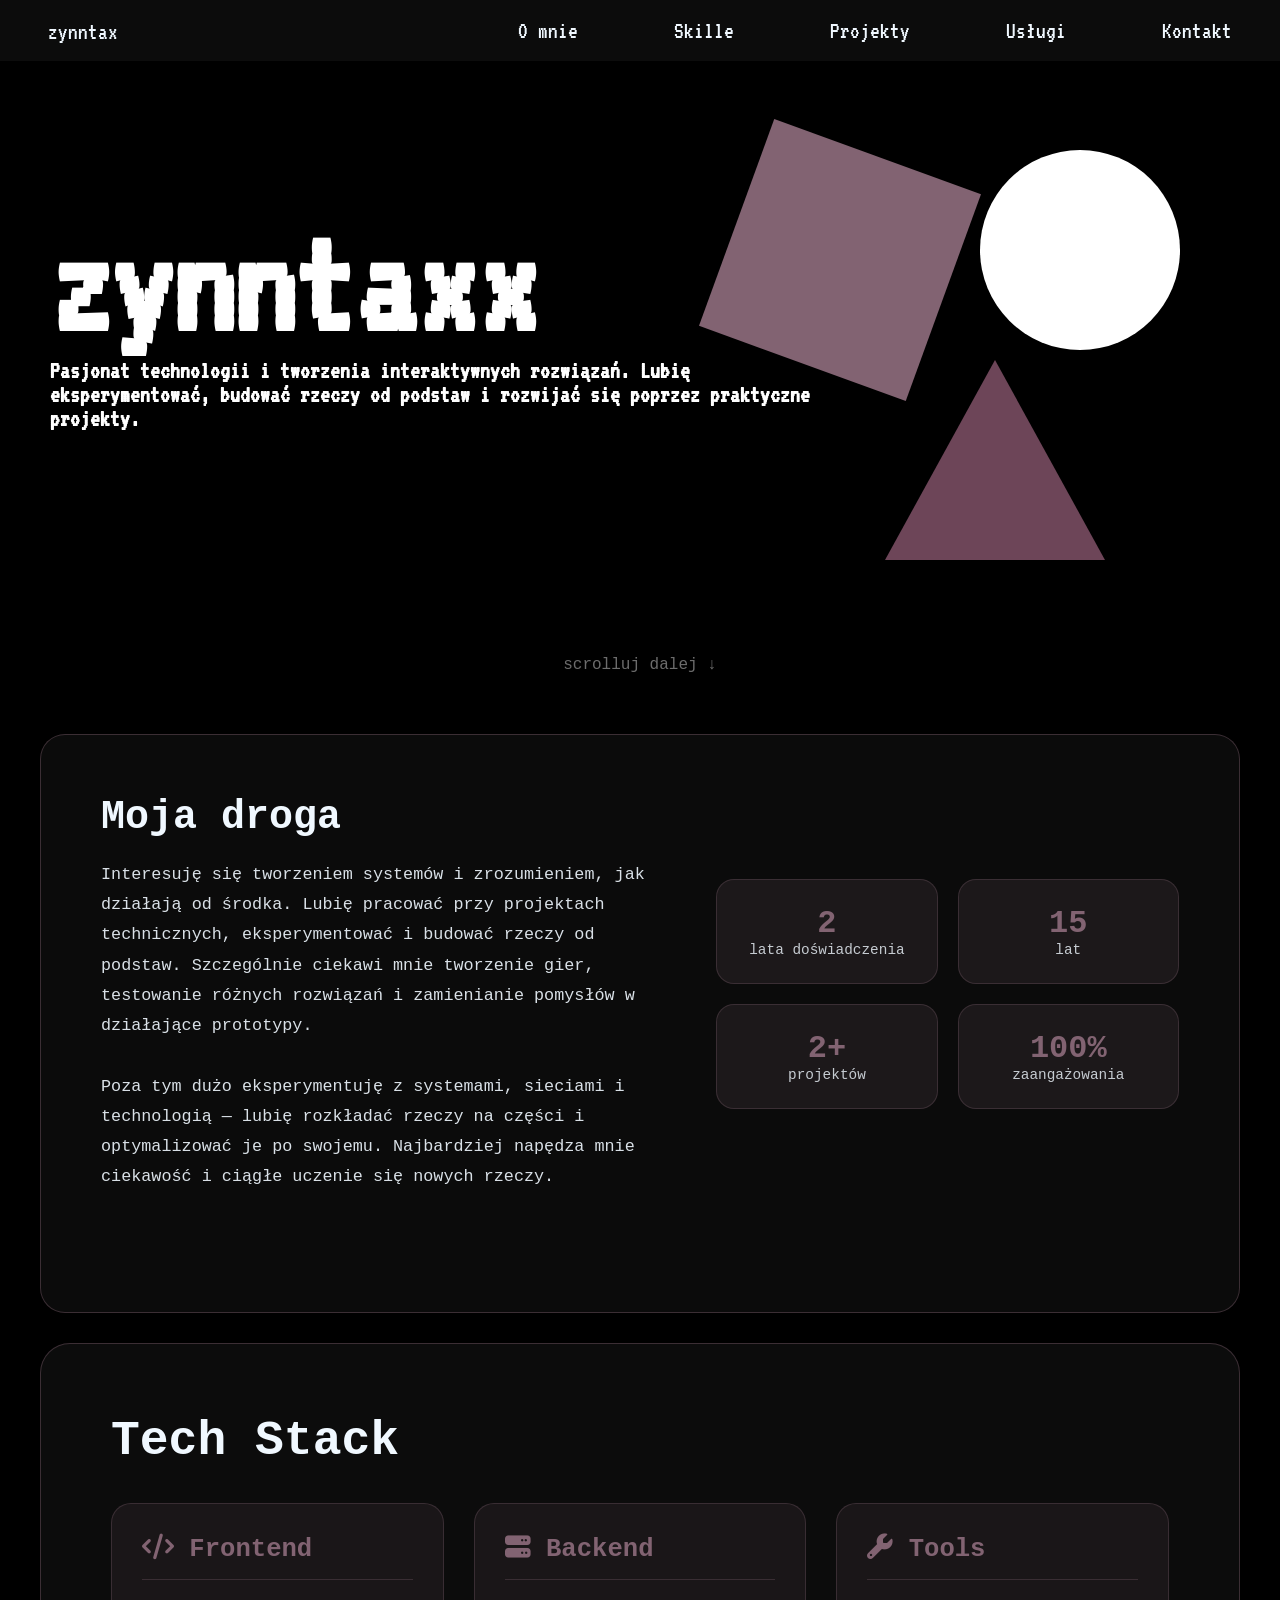
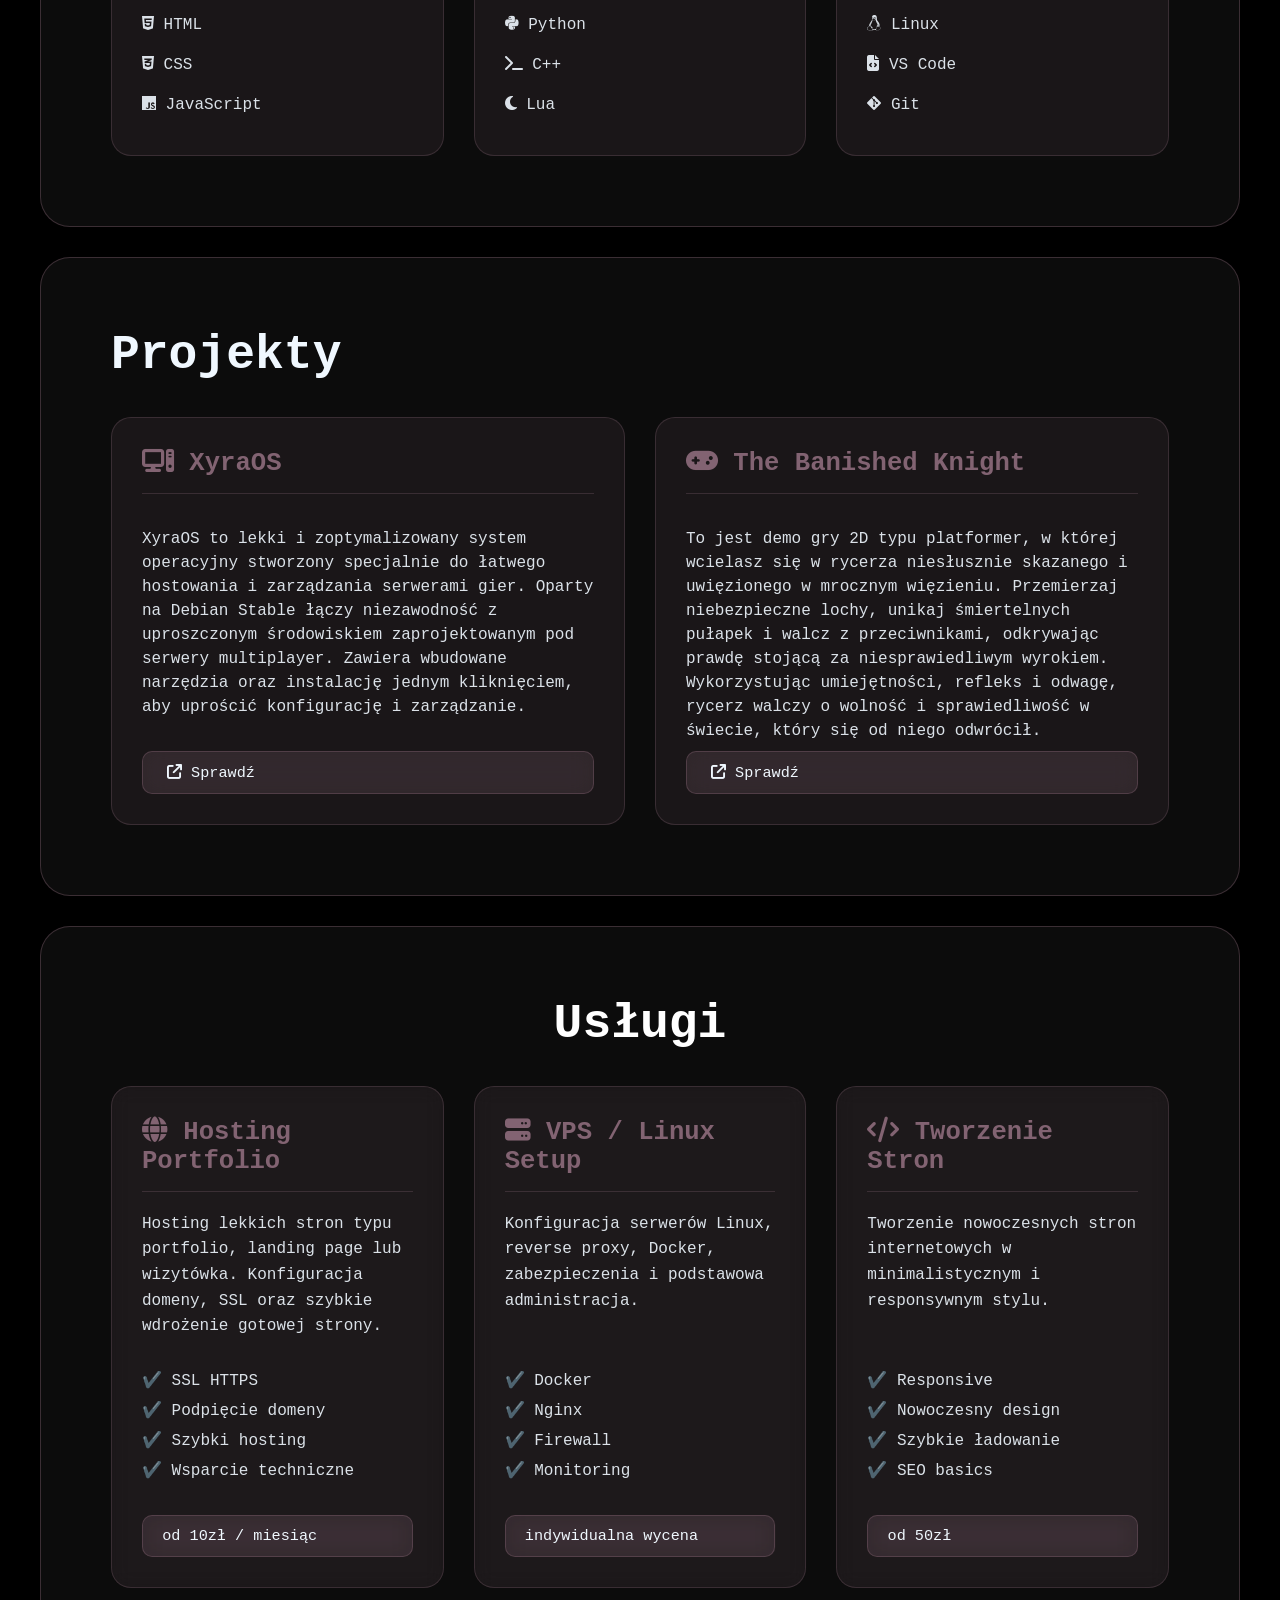
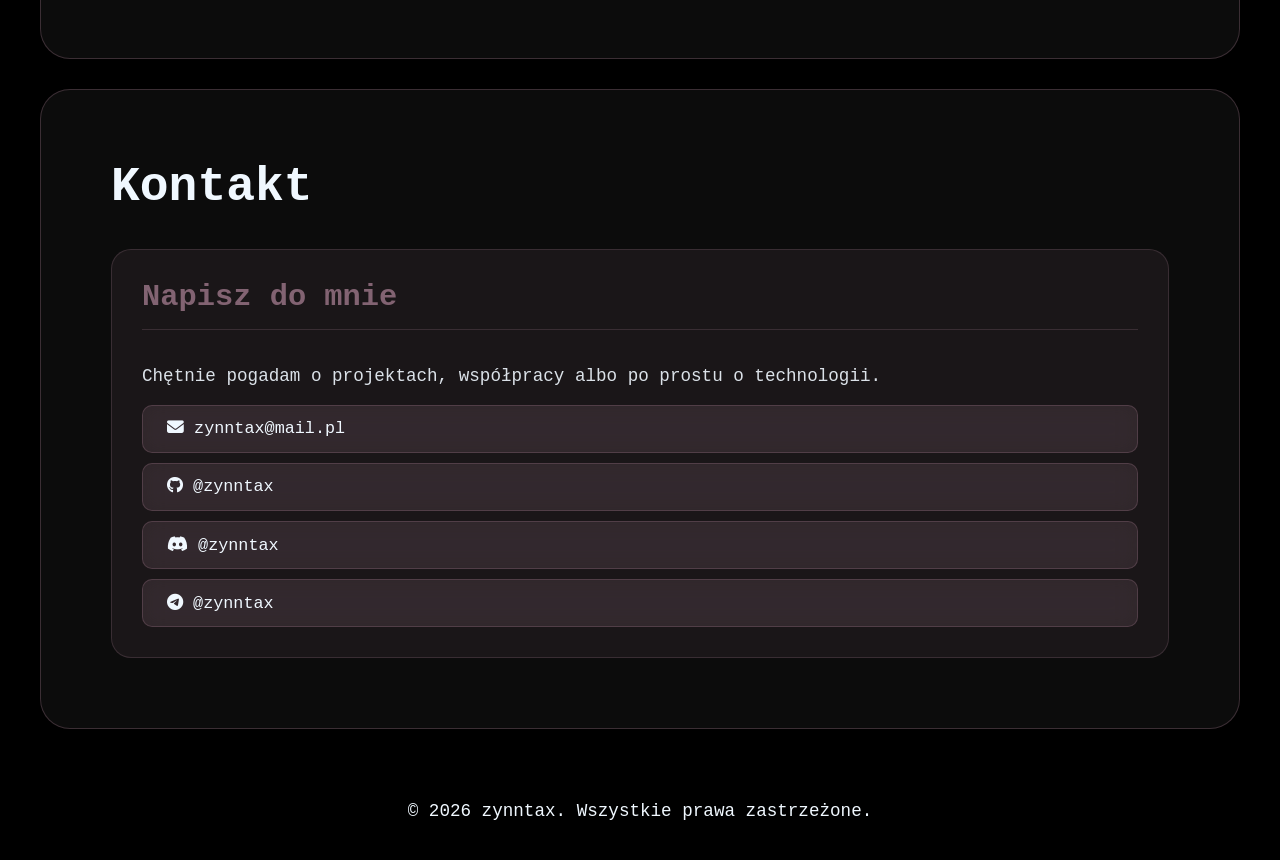
==== new/index.html @ b206c20f "Portfolio update" ====
<!DOCTYPE html>
<html>
<head>
    <meta name="title" content="zynntax's portfolio" />
    <meta name="description" content="zynntax's Portfolio" />
    <meta property="og:type" content="website" />
    <meta property="og:url" content="https://zynntax.github.io" />
    <meta property="og:title" content="zynntax's portfolio" />
    <meta property="og:description" content="zynntax's Portfolio" />
    <meta property="og:image" content="image.png" />
    <meta property="twitter:card" content="summary_large_image" />
    <meta property="twitter:url" content="https://zynntax.github.io" />
    <meta property="twitter:title" content="zynntax's portfolio" />
    <meta property="twitter:description" content="zynntax's Portfolio" />
    <meta property="twitter:image" content="image.png" />
    <meta name="viewport" content="width=device-width, initial-scale=1.0">
    <link rel="preconnect" href="https://fonts.googleapis.com">
    <link rel="preconnect" href="https://fonts.gstatic.com" crossorigin>
    <link href="https://fonts.googleapis.com/css2?family=VT323&display=swap" rel="stylesheet"> 
    <link rel="stylesheet" href="https://cdnjs.cloudflare.com/ajax/libs/font-awesome/6.5.0/css/all.min.css">
</head>

<style>
    html {
    scroll-behavior: smooth;
}


* {
    padding: 0;
    margin: 0;
    box-sizing: border-box;
    scroll-behavior: smooth;
}

body {
    background-color: black;
    background-repeat: no-repeat;
    background-size: cover;
    background-position: center center;
    background-attachment: fixed;
    min-height: 100vh;
    position: relative;
    z-index: -1;
    scroll-behavior: smooth;
}

.navbar {
    position: fixed;
    top: 0;
    width: 100%;
    background: rgba(16, 16, 16, 0.8);
    backdrop-filter: blur(15px);
    -webkit-backdrop-filter: blur(15px);
    z-index: 1000;
    padding: 1rem 0;
}

.nav-container {
    width: 100%;
    display: flex;
    justify-content: space-between;
    align-items: center;
    padding: 0 1.5rem;
}

.nav-menu {
    display: flex;
    list-style: none;
    margin: 0;
    gap: 3rem;
}

.logo {
    color: white;
    font-family: VT323;
    font-size: 1.8rem;
}

.nav-link {
    color: aliceblue;
    text-decoration: none;
    font-family: VT323;
    font-size: 1.5rem;
    padding: 0.75rem 1.5rem;
    border-radius: 8px;
    transition: all 0.3s ease;
}

.nav-link:hover {
    color: #826372;
    background: rgba(130, 99, 114, 0.2);
}

.hamburger {
    display: none;
    flex-direction: column;
    cursor: pointer;
}

.bar {
    width: 25px;
    height: 3px;
    background: #826372;
    margin: 3px 0;
    transition: 0.3s;
}

@media (max-width: 768px) {
    .nav-container {
        justify-content: space-between;
        padding: 0 1.2rem;
    }

    .nav-menu {
        position: fixed;
        left: -100%;
        top: 70px;
        flex-direction: column;
        background: rgba(16, 16, 16, 0.9);
        backdrop-filter: blur(15px);
        width: 100%;
        text-align: center;
        transition: 0.3s;
        padding: 2rem 0;
    }

    .nav-menu.active {
        left: 0;
    }

    .hamburger {
        display: flex;
    }
}

.name {
    padding-top: 213px;
    padding-left: 50px;
    font-family: VT323;
    color: white;
    font-size: clamp(4rem, 12vw, 170px);
    line-height: 0.95;
}

.title {
    padding-left: 50px;
    padding-bottom: 185px;
    font-family: VT323;
    color: white;
    font-size: clamp(1.5rem, 5vw, 20px);
    line-height: 1;
    max-width: 850px;
}

.hero-shapes {
    position: absolute;
    top: 150px;
    right: 80px;
    pointer-events: none;
    display: grid;
    grid-template-columns: 1fr 1fr;
    grid-template-rows: 1fr 1fr;
    gap: 30px;
}

.square {
    width: 220px;
    height: 220px;
    background: #826372;
    transform: rotate(20deg);
}

.circle {
    width: 200px;
    height: 200px;
    background: white;
    border-radius: 50%;
}

.triangle {
    width: 0;
    height: 0;
    border-left: 110px solid transparent;
    border-right: 110px solid transparent;
    border-bottom: 200px solid #6d4558;
    grid-column: 2;
    grid-row: 2;
    justify-self: end;
    transform: translateX(-95px) translateY(-40px);
}

@keyframes float {
    0%, 100% { transform: translateY(0) rotate(20deg); }
    50% { transform: translateY(-10px) rotate(20deg); }
}

@media (max-width: 768px) {
    .hero {
        flex-direction: column;
        align-items: flex-start;
    }

    .hero-shapes {
        display: none;
    }
}

.footer {
    padding-top: 40px;
    padding-bottom: 45px;
    font-size: 16px;
    font-family: "JetBrains Mono", monospace;
    text-align: center;
    color: #6c6c6c;
}

section {
    padding: 30px 20px;
}
 
.journey {
    display: flex;
    justify-content: center;
    align-items: center;
    padding: 15px 20px;
}
 
.journey-box {
    width: 100%;
    max-width: 1200px;
    display: grid;
    grid-template-columns: 1.2fr 1fr;
    gap: 60px;
    background: rgba(16, 16, 16, 0.7);
    border: 1px solid rgba(130, 99, 114, 0.4);
    backdrop-filter: blur(12px);
    border-radius: 25px;
    padding: 60px;
    color: aliceblue;
    font-family: "JetBrains Mono", monospace;
}
 
.journey-title {
    font-size: 2.5rem;
    margin-bottom: 20px;
}
 
.journey-text {
    font-size: 1.05rem;
    line-height: 1.8;
    opacity: 0.9;
}
 
.stats {
    display: grid;
    grid-template-columns: repeat(2, 1fr);
    gap: 20px;
    align-content: center;
}
 
.stat {
    text-align: center;
    padding: 25px;
    background: rgba(130, 99, 114, 0.15);
    border: 1px solid rgba(130, 99, 114, 0.3);
    border-radius: 18px;
    transition: 0.3s;
}
 
.stat:hover {
    transform: translateY(-6px);
    background: rgba(130, 99, 114, 0.25);
}
 
.stat h3 {
    font-size: 2rem;
    color: #826372;
}
 
.stat p {
    font-size: 0.9rem;
    opacity: 0.8;
}
 
@media (max-width: 900px) {
    .journey {
        padding: 30px 20px;
    }
 
    .journey-box {
        grid-template-columns: 1fr;
        padding: 30px;
        gap: 25px;
        border-radius: 18px;
    }
 
    .journey-title {
        font-size: 1.8rem;
    }
 
    .journey-text {
        font-size: 0.95rem;
        line-height: 1.6;
    }
 
    .stats {
        grid-template-columns: repeat(2, 1fr);
        gap: 12px;
    }
 
    .stat {
        padding: 15px;
    }
 
    .stat h3 {
        font-size: 1.5rem;
    }
 
    .stat p {
        font-size: 0.75rem;
    }
}
 
@media (max-width: 500px) {
    .stats {
        grid-template-columns: 1fr;
    }
}
 
.stack {
    display: flex;
    justify-content: center;
    align-items: center;
    padding: 15px 20px;
}
 
.stack-box {
    width: 100%;
    max-width: 1200px;
    background: rgba(16, 16, 16, 0.75);
    border: 1px solid rgba(130, 99, 114, 0.4);
    backdrop-filter: blur(15px);
    -webkit-backdrop-filter: blur(15px);
    border-radius: 30px;
    padding: 70px;
    color: aliceblue;
    font-family: "JetBrains Mono", monospace;
}
 
.stack-title {
    font-size: 3rem;
    margin-bottom: 35px;
}
 
.stack-desc {
    font-size: 1.1rem;
    opacity: 0.8;
    margin-bottom: 40px;
    max-width: 700px;
}
 
.stack-grid {
    display: grid;
    grid-template-columns: repeat(3, 1fr);
    gap: 30px;
}
 
.stack-grid2 {
    display: grid;
    grid-template-columns: repeat(2, 1fr);
    gap: 30px;
}

.stack-grid3 {
    display: grid;
    grid-template-columns: repeat(1, 1fr);
    gap: 30px;
}
 

.stack-grid3 .stack-card h3 {
    font-size: 1.9rem;
}

.stack-grid3 .stack-card p {
    font-size: 1.1rem;
}

.stack-grid3 .btn {
    font-size: 1.05rem;
    padding: 0.85rem 1.5rem;
}


.stack-card {
    background: rgba(130, 99, 114, 0.12);
    border: 1px solid rgba(130, 99, 114, 0.3);
    border-radius: 20px;
    display: flex;
    flex-direction: column;
    padding: 30px;
    transition: 0.3s;
}
 
.stack-card:hover {
    transform: translateY(-8px);
    background: rgba(130, 99, 114, 0.22);
    border-color: rgba(130, 99, 114, 0.6);
}
 
.stack-card h3 {
    font-size: 1.6rem;
    color: #826372;
    margin-bottom: 25px;
    padding-bottom: 15px;
    border-bottom: 1px solid rgba(130, 99, 114, 0.3);
}
 
.stack-card p {
    flex: 1;
    font-size: 1rem;
    opacity: 0.9;
    margin: 8px 0;
    line-height: 1.5;
}

.stack-grid3 .btn {
    font-size: 1.05rem;
    padding: 0.85rem 1.5rem;
    width: auto;
    text-align: left;
}

.btn {
    display: inline-block;
    padding: 0.7rem 1.5rem;
    background: rgba(130, 99, 114, 0.2);
    backdrop-filter: blur(12px);
    border: 1px solid rgba(130, 99, 114, 0.4);
    border-radius: 10px;
    color: aliceblue;
    font-family: 'JetBrains Mono', monospace;
    font-size: 0.95rem;
    font-weight: 500;
    text-decoration: none;
    transition: all 0.3s ease;
    cursor: pointer;
    margin-top: auto;
}
 
.btn:hover {
    background: rgba(130, 99, 114, 0.4);
    border-color: rgba(130, 99, 114, 0.6);
    transform: translateY(-2px);
    box-shadow: 0 8px 20px rgba(130, 99, 114, 0.3);
}
 
@media (max-width: 900px) {
    .stack {
        padding: 15px 15px;
    }
 
    .stack-box {
        padding: 25px;
        border-radius: 18px;
    }
 
    .stack-title {
        font-size: 1.8rem;
        margin-bottom: 10px;
    }
 
    .stack-desc {
        font-size: 0.9rem;
        margin-bottom: 25px;
        line-height: 1.5;
    }
 
    .stack-grid {
        grid-template-columns: 1fr;
        gap: 15px;
    }
 
    .stack-grid2 {
        grid-template-columns: 1fr;
        gap: 15px;
    }
 
    .stack-card {
        padding: 18px;
    }
 
    .stack-card h3 {
        font-size: 1.2rem;
        margin-bottom: 10px;
    }
 
    .stack-card p {
        font-size: 0.85rem;
        line-height: 1.4;
        margin: 4px 0;
        display: -webkit-box;
        -webkit-line-clamp: 6;
        -webkit-box-orient: vertical;
        overflow: hidden;
    }
 
    .btn {
        font-size: 0.85rem;
        padding: 0.5rem 1rem;
    }
}
 
::-webkit-scrollbar {
    width: 7px;
}
 
::-webkit-scrollbar-track {
    background: #0e0e0e8f;
}
 
::-webkit-scrollbar-thumb {
    background: #232323;
}
 
::-webkit-scrollbar-thumb:hover {
    background: #4b303d;
}
 

.about-me {
    font-family: 'JetBrains Mono', 'Fira Code', monospace;
    font-size: 1.1rem;
    line-height: 1.8;
    color: aliceblue;
    margin-top: 2rem;
    text-align: center;
    padding: 20px;
}


.services {
    padding: 120px 20px;
}

.services-box {
    max-width: 1200px;
    margin: auto;
}

.services-title {
    font-size: 48px;
    margin-bottom: 50px;
    text-align: center;
}

.services-grid {
    display: grid;
    grid-template-columns: repeat(auto-fit, minmax(280px, 1fr));
    gap: 25px;
}

.service-card {
    background: rgba(255,255,255,0.03);
    border: 1px solid rgba(255,255,255,0.08);
    border-radius: 18px;
    padding: 30px;
    transition: 0.3s ease;
    backdrop-filter: blur(10px);
}

.service-card:hover {
    transform: translateY(-6px);
    border-color: rgba(255,255,255,0.18);
}

.service-card h3 {
    font-size: 28px;
    margin-bottom: 20px;
}

.service-card p {
    opacity: 0.8;
    line-height: 1.6;
    margin-bottom: 20px;
}

.service-card ul {
    list-style: none;
    padding: 0;
    margin-bottom: 25px;
}

.service-card ul li {
    margin-bottom: 10px;
    opacity: 0.9;
}

.price {
    display: inline-block;
    padding: 10px 18px;
    border-radius: 12px;
    background: rgba(255,255,255,0.06);
    border: 1px solid rgba(255,255,255,0.08);
    font-size: 18px;
    text-decoration: none;
    display: inline-flex;
    align-items: center;
    gap: 8px;
    text-decoration: none;
}




.services {
    display: flex;
    justify-content: center;
    align-items: center;
    padding: 15px 20px;
}

.services-box {
    width: 100%;
    max-width: 1200px;
    background: rgba(16, 16, 16, 0.75);
    border: 1px solid rgba(130, 99, 114, 0.4);
    backdrop-filter: blur(15px);
    -webkit-backdrop-filter: blur(15px);
    border-radius: 30px;
    padding: 70px;
    color: aliceblue;
    font-family: "JetBrains Mono", monospace;
}

.services-title {
    font-size: 3rem;
    margin-bottom: 35px;
    color: white;
}

.services-grid {
    display: grid;
    grid-template-columns: repeat(3, 1fr);
    gap: 30px;
}

.service-card {
    background: rgba(130, 99, 114, 0.12);
    border: 1px solid rgba(130, 99, 114, 0.3);
    border-radius: 20px;
    display: flex;
    flex-direction: column;
    padding: 30px;
    transition: 0.3s;
    color: white;
}

.service-card:hover {
    transform: translateY(-8px);
    background: rgba(130, 99, 114, 0.22);
    border-color: rgba(130, 99, 114, 0.6);
}

.service-card h3 {
    font-size: 1.6rem;
    color: #826372;
    margin-bottom: 20px;
    padding-bottom: 15px;
    border-bottom: 1px solid rgba(130, 99, 114, 0.3);
}

.service-card p {
    flex: 1;
    font-size: 1rem;
    opacity: 0.9;
    margin-bottom: 20px;
    line-height: 1.6;
    color: aliceblue;
}

.service-card ul {
    list-style: none;
    margin-bottom: 25px;
}

.service-card ul li {
    margin: 10px 0;
    color: aliceblue;
    opacity: 0.9;
}

.price {
    display: inline-block;
    padding: 0.7rem 1.2rem;
    background: rgba(130, 99, 114, 0.2);
    backdrop-filter: blur(12px);
    border: 1px solid rgba(130, 99, 114, 0.4);
    border-radius: 10px;
    color: aliceblue;
    font-size: 0.95rem;
    font-family: 'JetBrains Mono', monospace;
    margin-top: auto;
}

@media (max-width: 900px) {

    .services {
        padding: 15px 15px;
    }

    .services-box {
        padding: 25px;
        border-radius: 18px;
    }

    .services-title {
        font-size: 1.8rem;
        margin-bottom: 20px;
    }

    .services-grid {
        grid-template-columns: 1fr;
        gap: 15px;
    }

    .service-card {
        padding: 18px;
    }

    .service-card h3 {
        font-size: 1.2rem;
        margin-bottom: 12px;
    }

    .service-card p {
        font-size: 0.85rem;
        line-height: 1.5;
    }

    .service-card ul li {
        font-size: 0.8rem;
    }

    .price {
        font-size: 0.8rem;
        padding: 0.5rem 1rem;
    }
}
</style>

<body>
<nav class="navbar">
    <div class="nav-container">

        <div class="logo"><a href="#home" class="nav-link">zynntax</a></div>

        <ul class="nav-menu">
            <li class="nav-item">
                <a href="#about" class="nav-link">O mnie</a>
            </li>
            <li class="nav-item">
                <a href="#skills" class="nav-link">Skille</a>
            </li>
            <li class="nav-item">
                <a href="#projects" class="nav-link">Projekty</a>
            </li>
            <li class="nav-item">
                <a href="#services" class="nav-link">Usługi</a>
            </li>
            <li class="nav-item">
                <a href="#contact" class="nav-link">Kontakt</a>
            </li>
        </ul>

        <div class="hamburger">
            <span class="bar"></span>
            <span class="bar"></span>
            <span class="bar"></span>
        </div>

    </div>
</nav>

<div class="hero" id="home">

    <div class="hero-text">
        <h1 class="name">zynntaxx</h1>

        <h2 class="title">
            Pasjonat technologii i tworzenia interaktywnych rozwiązań. Lubię eksperymentować, budować rzeczy od podstaw i rozwijać się poprzez praktyczne projekty.
        </h2>
    </div>

    <div class="hero-shapes">
    <div class="shape square"></div>
    <div class="shape circle"></div>
    <div class="shape triangle"></div>
    </div>
</div>
<p class="footer">scrolluj dalej ↓</p>
<section class="journey" id="about">
    <br>
    <div class="journey-box">

        <div class="journey-left">
            <h2 class="journey-title">Moja droga</h2>

            <p class="journey-text">
                Interesuję się tworzeniem systemów i zrozumieniem, jak działają od środka.
                Lubię pracować przy projektach technicznych, eksperymentować i budować rzeczy od podstaw.
                Szczególnie ciekawi mnie tworzenie gier, testowanie różnych rozwiązań i zamienianie pomysłów w działające prototypy.

                <br><br>

                Poza tym dużo eksperymentuję z systemami, sieciami i technologią — lubię rozkładać rzeczy na części
                i optymalizować je po swojemu. Najbardziej napędza mnie ciekawość i ciągłe uczenie się nowych rzeczy.
            </p>
        </div>

        <div class="stats">
            <div class="stat">
                <h3>2</h3>
                <p>lata doświadczenia</p>
            </div>

            <div class="stat">
                <h3>15</h3>
                <p>lat</p>
            </div>

            <div class="stat">
                <h3>2+</h3>
                <p>projektów</p>
            </div>

            <div class="stat">
                <h3>100%</h3>
                <p>zaangażowania</p>
            </div>
        </div>
        <div id="skills"></div>

    </div>
</section>
<section class="stack">
    <div class="stack-box">

        <h2 class="stack-title">Tech Stack</h2>

        <div class="stack-grid">

            <div class="stack-card">
                <h3><i class="fa-solid fa-code"></i> Frontend</h3>
                <p><i class="fa-brands fa-html5"></i> HTML</p>
                <p><i class="fa-brands fa-css3-alt"></i> CSS</p>
                <p><i class="fa-brands fa-js"></i> JavaScript</p>
            </div>

            <div class="stack-card">
                <h3><i class="fa-solid fa-server"></i> Backend</h3>
                <p><i class="fa-brands fa-python"></i> Python</p>
                <p><i class="fa-solid fa-terminal"></i> C++</p>
                <p><i class="fa-solid fa-moon"></i> Lua</p>
            </div>

            <div class="stack-card">
                <h3><i class="fa-solid fa-wrench"></i> Tools</h3>
                <p><i class="fa-brands fa-linux"></i> Linux</p>
                <p><i class="fa-solid fa-file-code"></i> VS Code</p>
                <p><i class="fa-brands fa-git-alt"></i> Git</p>
            </div>

        </div>

    </div>
</section>
<section class="stack" id="projects">
    <div class="stack-box">

        <h2 class="stack-title">Projekty</h2>

        <div class="stack-grid2">

            <div class="stack-card">
                <h3><i class="fa-solid fa-computer"></i> XyraOS</h3>
                <p>XyraOS to lekki i zoptymalizowany system operacyjny stworzony specjalnie do łatwego hostowania i zarządzania serwerami gier. Oparty na Debian Stable łączy niezawodność z uproszczonym środowiskiem zaprojektowanym pod serwery multiplayer. Zawiera wbudowane narzędzia oraz instalację jednym kliknięciem, aby uprościć konfigurację i zarządzanie.</p>
                <a class="btn" href="zynntax.github.io/xyra" target="_blank"><i class="fa-solid fa-arrow-up-right-from-square"></i> Sprawdź</a>
            </div>

            <div class="stack-card">
                <h3><i class="fa-solid fa-gamepad"></i> The Banished Knight</h3>
                <p>To jest demo gry 2D typu platformer, w której wcielasz się w rycerza niesłusznie skazanego i uwięzionego w mrocznym więzieniu. Przemierzaj niebezpieczne lochy, unikaj śmiertelnych pułapek i walcz z przeciwnikami, odkrywając prawdę stojącą za niesprawiedliwym wyrokiem. Wykorzystując umiejętności, refleks i odwagę, rycerz walczy o wolność i sprawiedliwość w świecie, który się od niego odwrócił.</p>
                <a class="btn" href="zynntax.github.io/tbk" target="_blank"><i class="fa-solid fa-arrow-up-right-from-square"></i> Sprawdź</a>
            </div>

        </div>

    </div>
</section>
<section class="services" id="services">
    <div class="services-box">

        <h2 class="services-title">Usługi</h2>

        <div class="services-grid">

            <div class="service-card">
                <h3><i class="fa-solid fa-globe"></i> Hosting Portfolio</h3>

                <p>
                    Hosting lekkich stron typu portfolio, landing page lub wizytówka.
                    Konfiguracja domeny, SSL oraz szybkie wdrożenie gotowej strony.
                </p>

                <ul>
                    <li>✔️ SSL HTTPS</li>
                    <li>✔️ Podpięcie domeny</li>
                    <li>✔️ Szybki hosting</li>
                    <li>✔️ Wsparcie techniczne</li>
                </ul>

                <a class="price" href="#contact">od 10zł / miesiąc</a>
            </div>

            <div class="service-card">
                <h3><i class="fa-solid fa-server"></i> VPS / Linux Setup</h3>

                <p>
                    Konfiguracja serwerów Linux, reverse proxy, Docker,
                    zabezpieczenia i podstawowa administracja.
                </p>

                <ul>
                    <li>✔️ Docker</li>
                    <li>✔️ Nginx</li>
                    <li>✔️ Firewall</li>
                    <li>✔️ Monitoring</li>
                </ul>

                <a class="price" href="#contact">indywidualna wycena</a>
            </div>

            <div class="service-card">
                <h3><i class="fa-solid fa-code"></i> Tworzenie Stron</h3>

                <p>
                    Tworzenie nowoczesnych stron internetowych
                    w minimalistycznym i responsywnym stylu.
                </p>

                <ul>
                    <li>✔️ Responsive</li>
                    <li>✔️ Nowoczesny design</li>
                    <li>✔️ Szybkie ładowanie</li>
                    <li>✔️ SEO basics</li>
                </ul>

                <a class="price" href="#contact">od 50zł</a>
            </div>

        </div>

    </div>
</section>
<section id="contact" class="stack">
    <div class="stack-box">
        <h2 class="stack-title">Kontakt</h2>
        <div class="stack-grid3">

            <div class="stack-card">
                <h3>Napisz do mnie</h3>
                <p style="margin-bottom: 15px;">Chętnie pogadam o projektach, współpracy albo po prostu o technologii.</p>
                <a class="btn" href="mailto:zynntax@mail.pl" target="_blank" style="margin-bottom: 10px;">
    <i class="fa-solid fa-envelope"></i> zynntax@mail.pl
</a>
<a class="btn" href="https://github.com/zynntax" target="_blank" style="margin-bottom: 10px;">
    <i class="fa-brands fa-github"></i> @zynntax
</a>
<button id="copyBtn" class="btn" style="margin-bottom: 10px;">
    <i class="fa-brands fa-discord"></i> @zynntax
</button>
<a class="btn" href="https://t.me/zynntaxx" target="_blank">
    <i class="fa-brands fa-telegram"></i> @zynntax
</a>
            </div>

        </div>
    </div>
</section>
<footer class="about-me">&COPY; 2026 zynntax. Wszystkie prawa zastrzeżone.</footer>

<script>
const hamburger = document.querySelector(".hamburger");
const navMenu = document.querySelector(".nav-menu");

hamburger.addEventListener("click", () => {
    navMenu.classList.toggle("active");
});


document.getElementById("copyBtn").addEventListener("click", () => {
    navigator.clipboard.writeText("zynntax")
        .then(() => alert("Skopiowano!"))
        .catch(err => console.error(err));
});

</script>
</script>
</body>
</html>
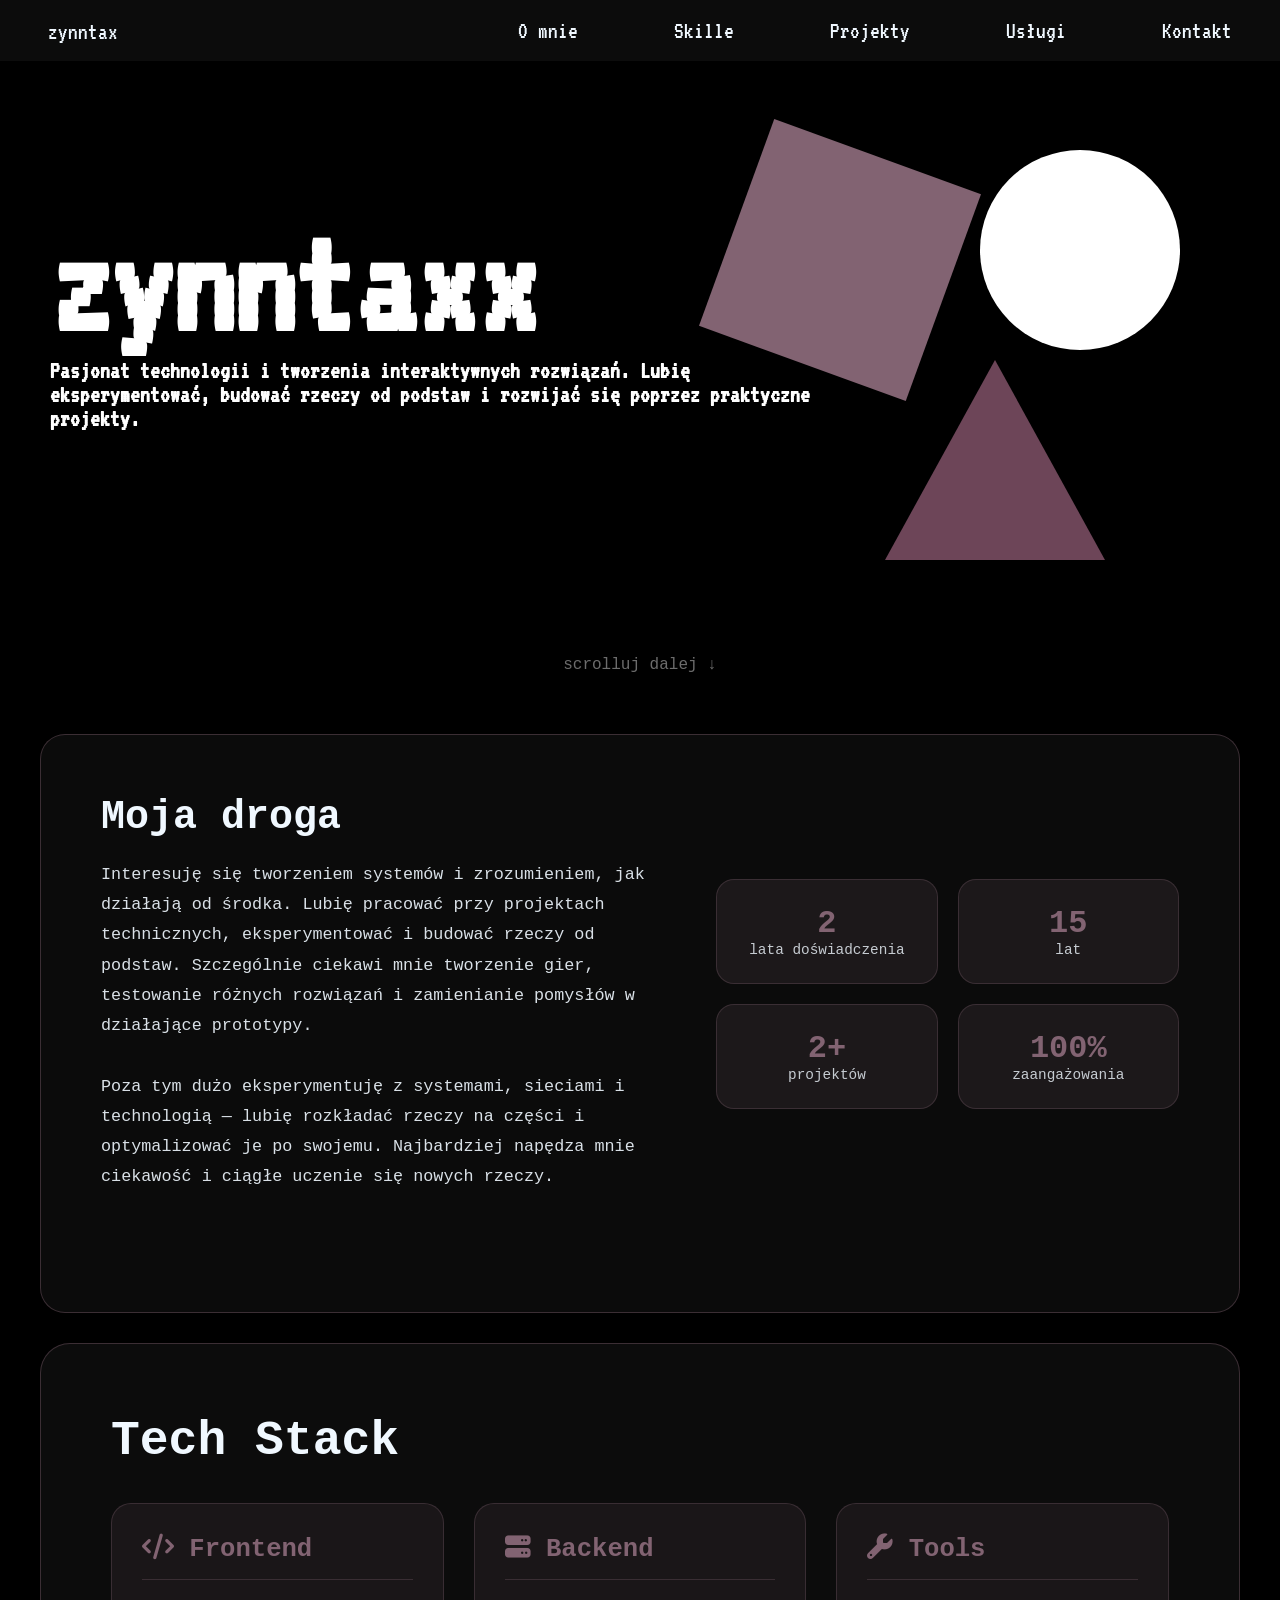
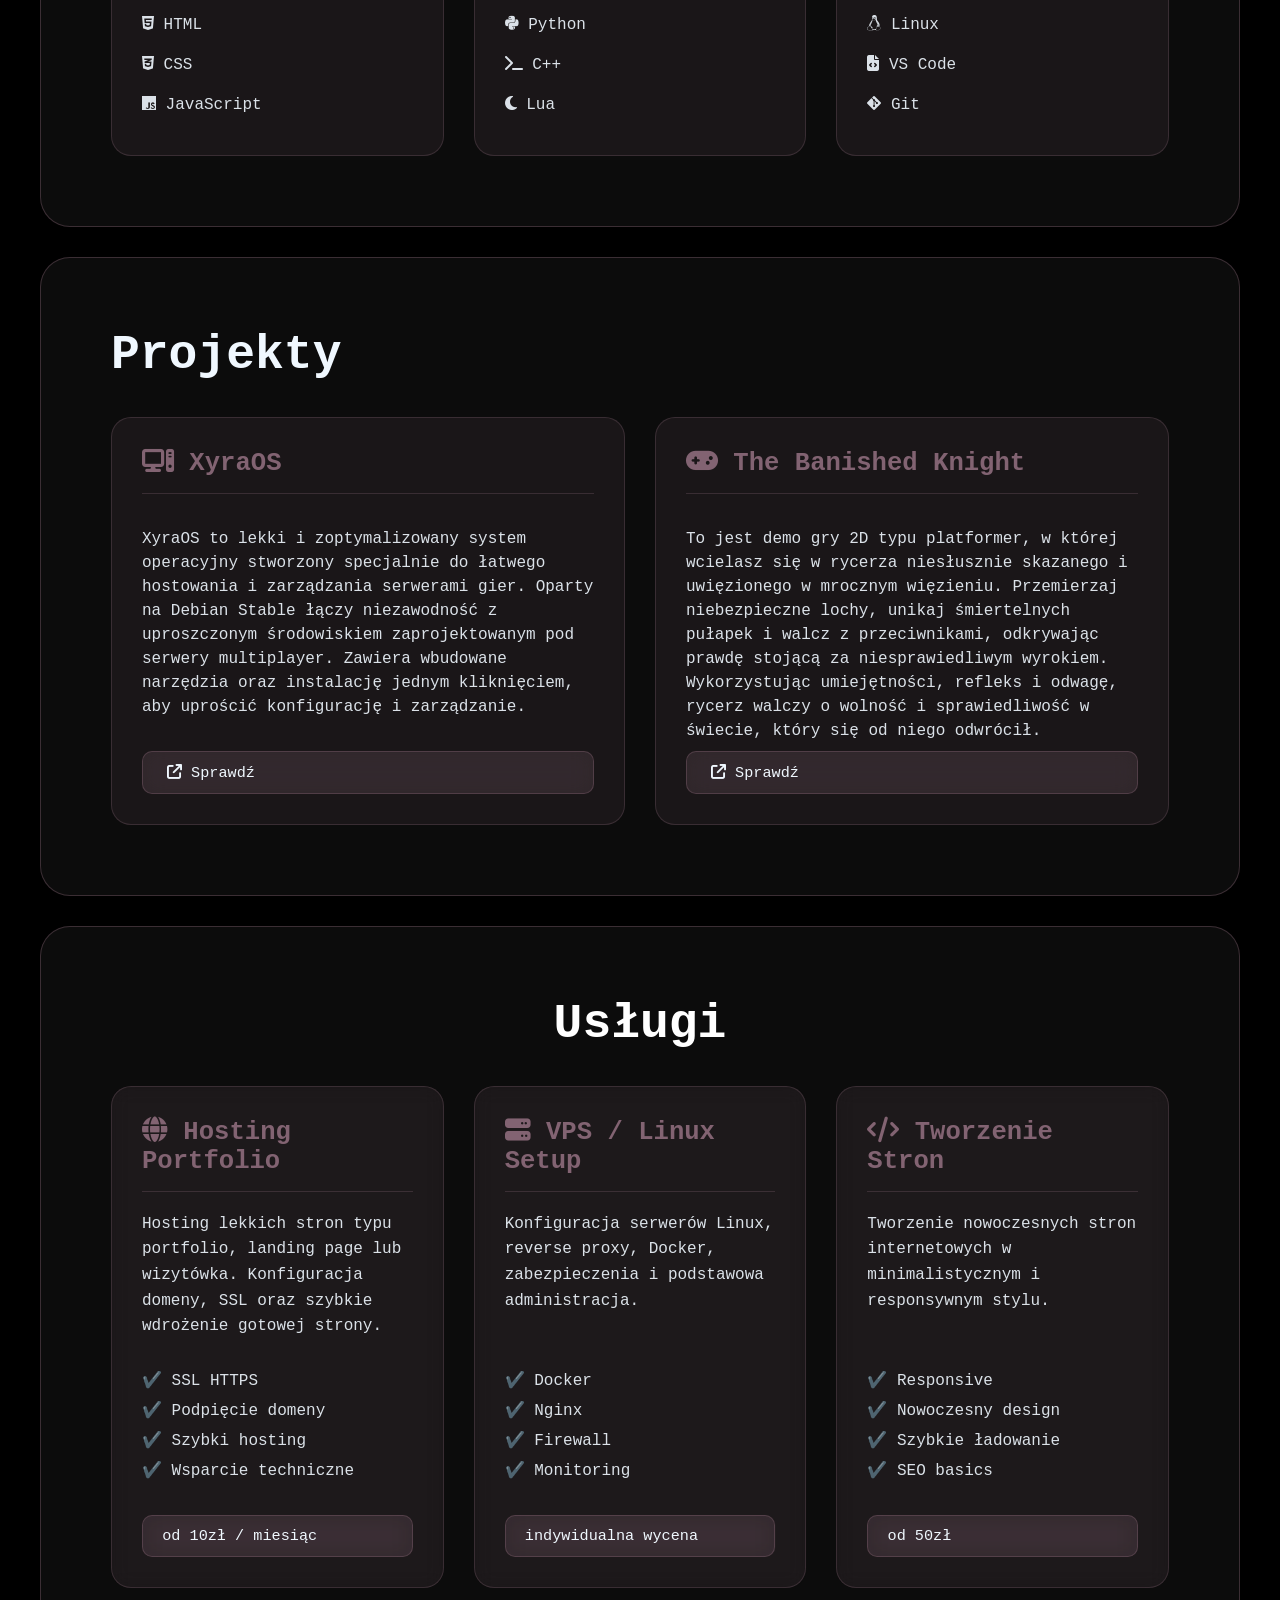
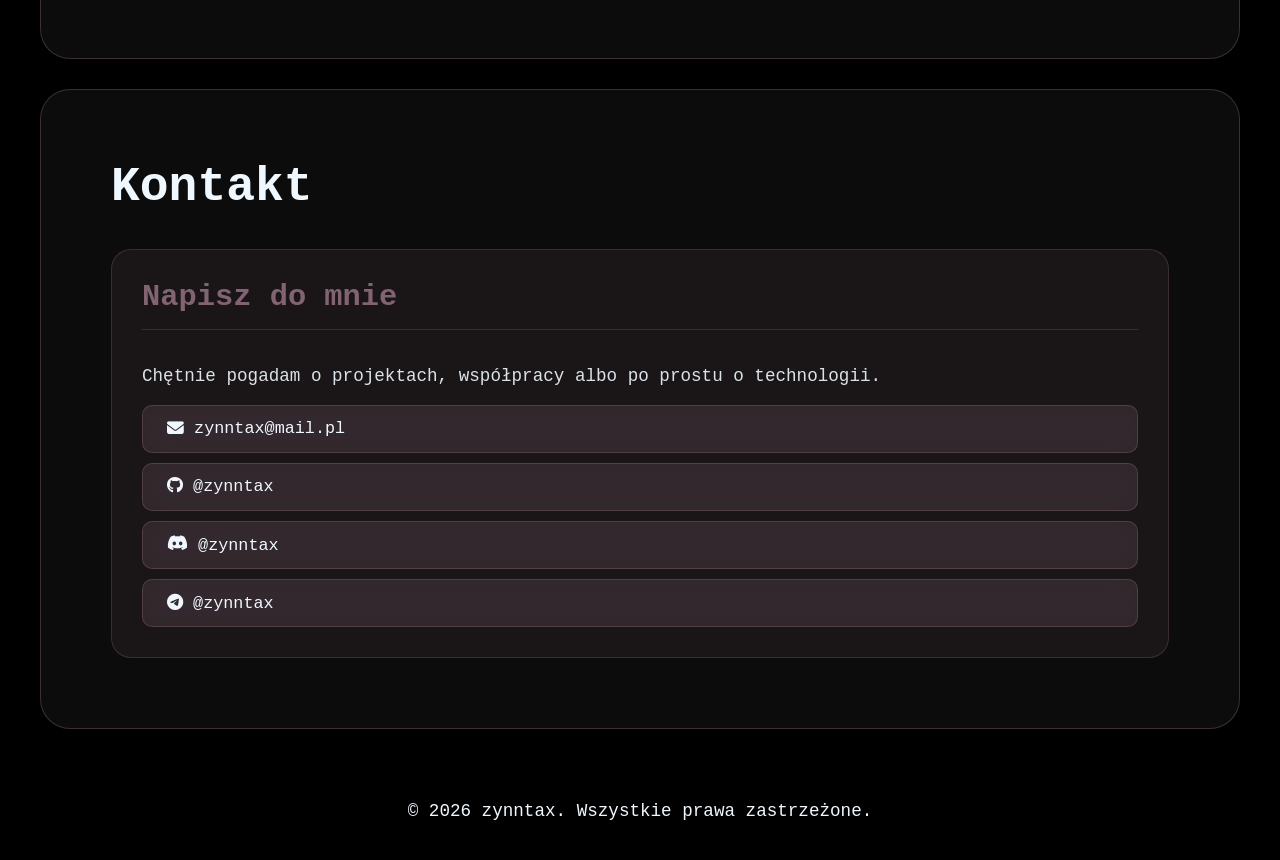
==== commit 0a347fa9: "Update index.html" ====
--- a/new/index.html
+++ b/new/index.html
@@ -886,13 +886,13 @@
             <div class="stack-card">
                 <h3><i class="fa-solid fa-computer"></i> XyraOS</h3>
                 <p>XyraOS to lekki i zoptymalizowany system operacyjny stworzony specjalnie do łatwego hostowania i zarządzania serwerami gier. Oparty na Debian Stable łączy niezawodność z uproszczonym środowiskiem zaprojektowanym pod serwery multiplayer. Zawiera wbudowane narzędzia oraz instalację jednym kliknięciem, aby uprościć konfigurację i zarządzanie.</p>
-                <a class="btn" href="zynntax.github.io/xyra" target="_blank"><i class="fa-solid fa-arrow-up-right-from-square"></i> Sprawdź</a>
+                <a class="btn" href="https://zynntax.github.io/xyra" target="_blank"><i class="fa-solid fa-arrow-up-right-from-square"></i> Sprawdź</a>
             </div>
 
             <div class="stack-card">
                 <h3><i class="fa-solid fa-gamepad"></i> The Banished Knight</h3>
                 <p>To jest demo gry 2D typu platformer, w której wcielasz się w rycerza niesłusznie skazanego i uwięzionego w mrocznym więzieniu. Przemierzaj niebezpieczne lochy, unikaj śmiertelnych pułapek i walcz z przeciwnikami, odkrywając prawdę stojącą za niesprawiedliwym wyrokiem. Wykorzystując umiejętności, refleks i odwagę, rycerz walczy o wolność i sprawiedliwość w świecie, który się od niego odwrócił.</p>
-                <a class="btn" href="zynntax.github.io/tbk" target="_blank"><i class="fa-solid fa-arrow-up-right-from-square"></i> Sprawdź</a>
+                <a class="btn" href="https://zynntax.github.io/tbk" target="_blank"><i class="fa-solid fa-arrow-up-right-from-square"></i> Sprawdź</a>
             </div>
 
         </div>
@@ -1009,4 +1009,4 @@
 </script>
 </script>
 </body>
-</html>+</html>
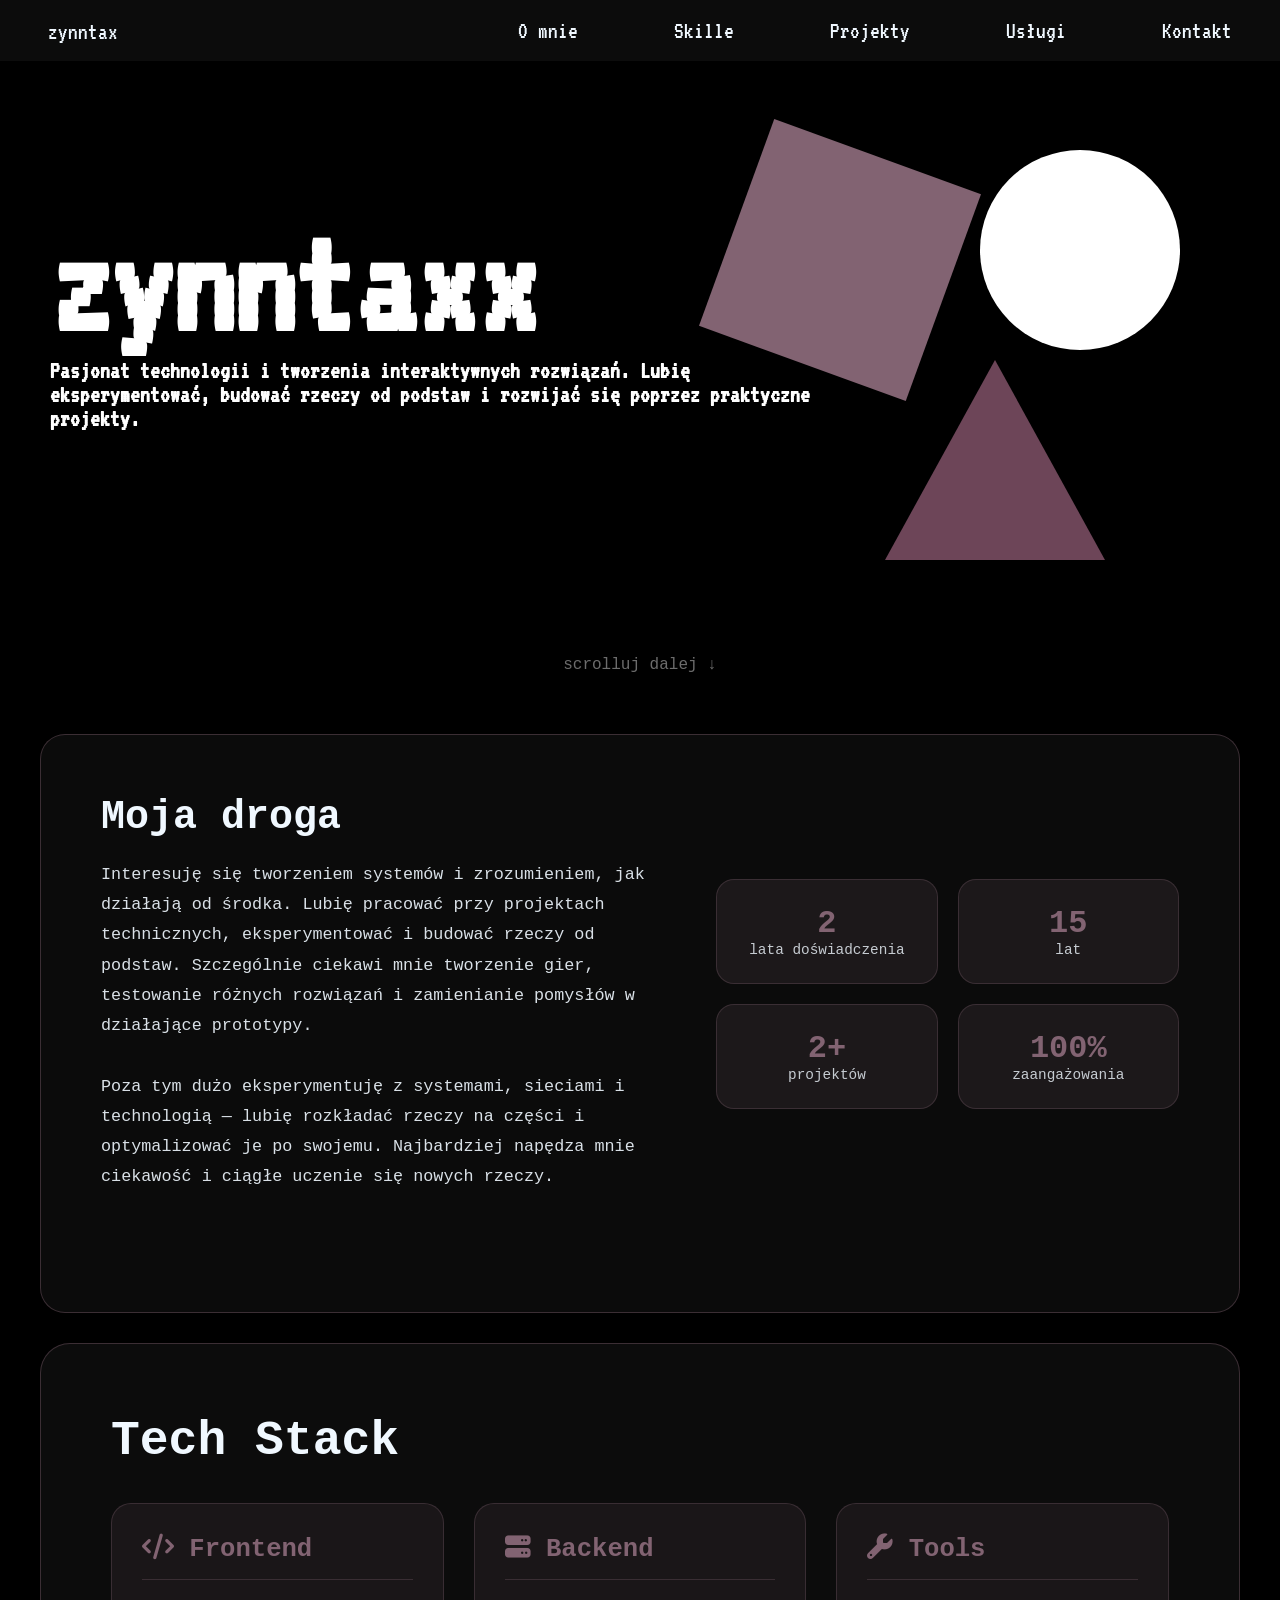
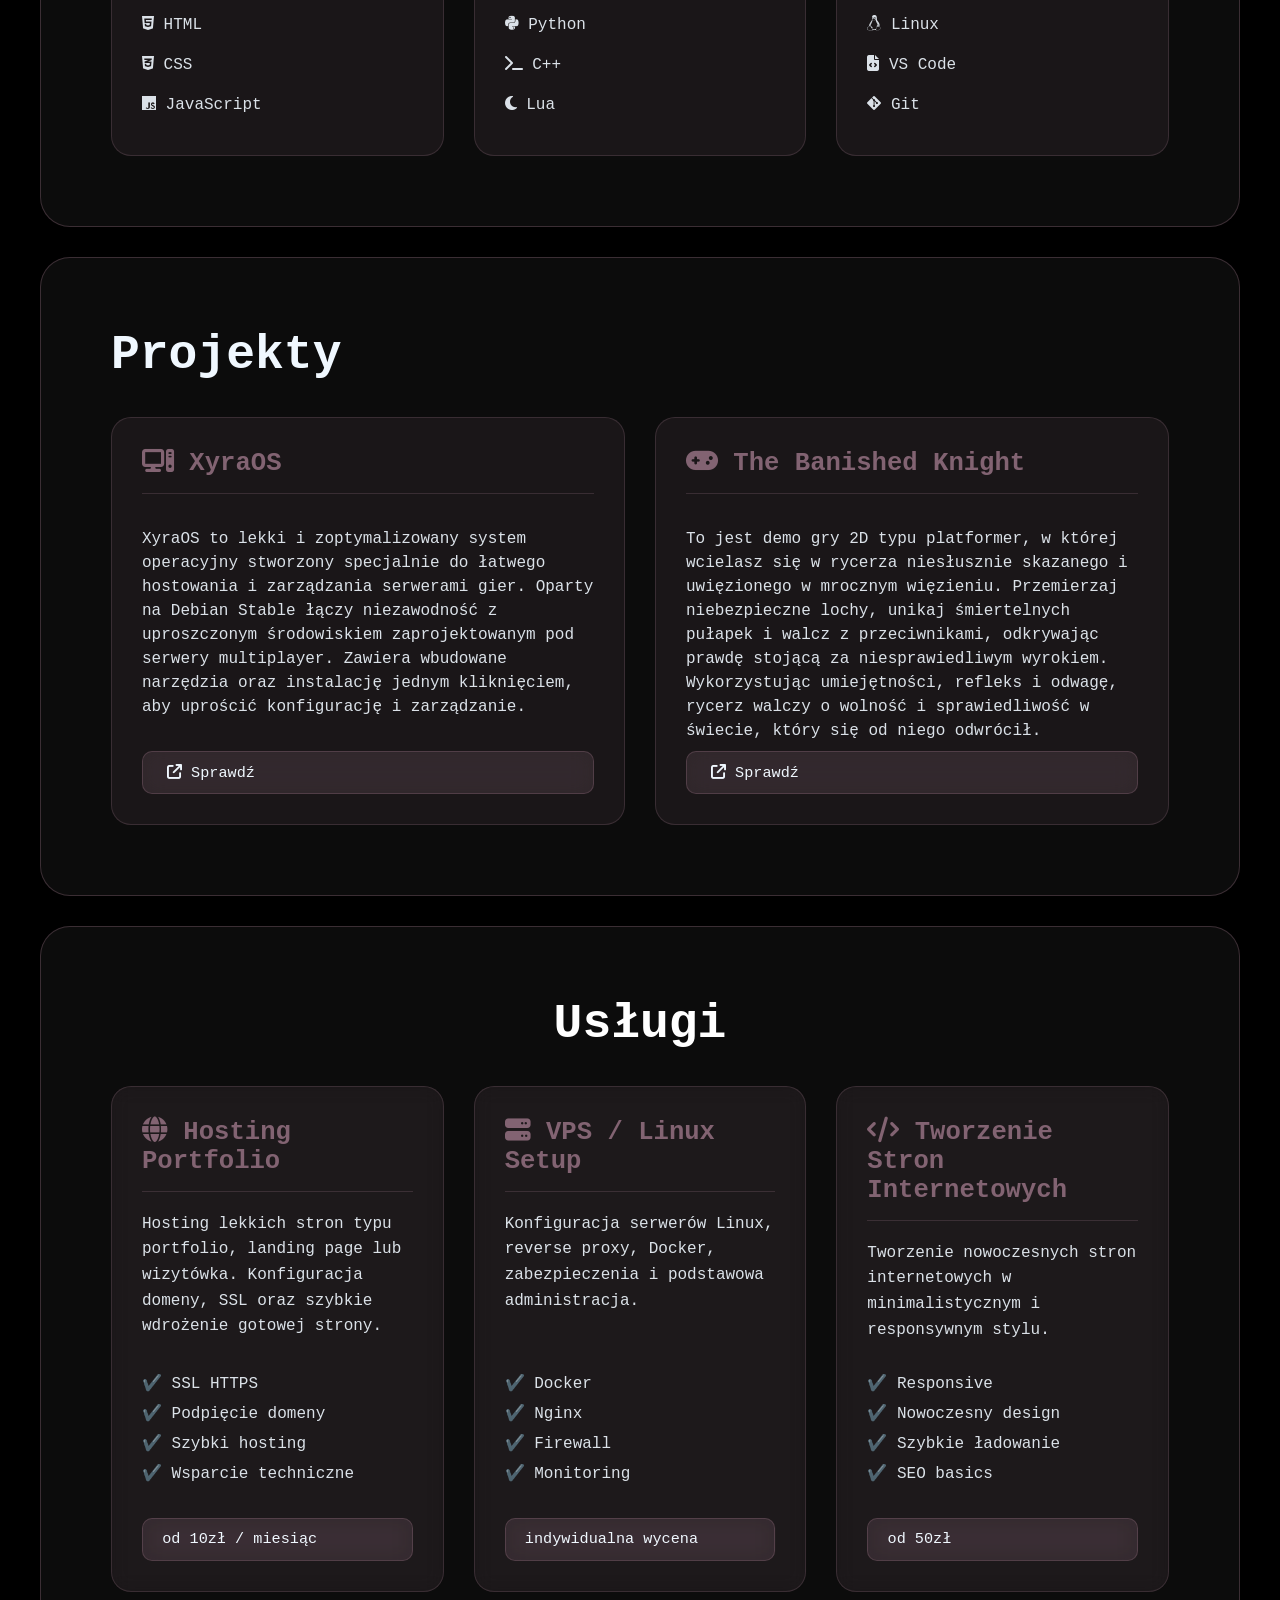
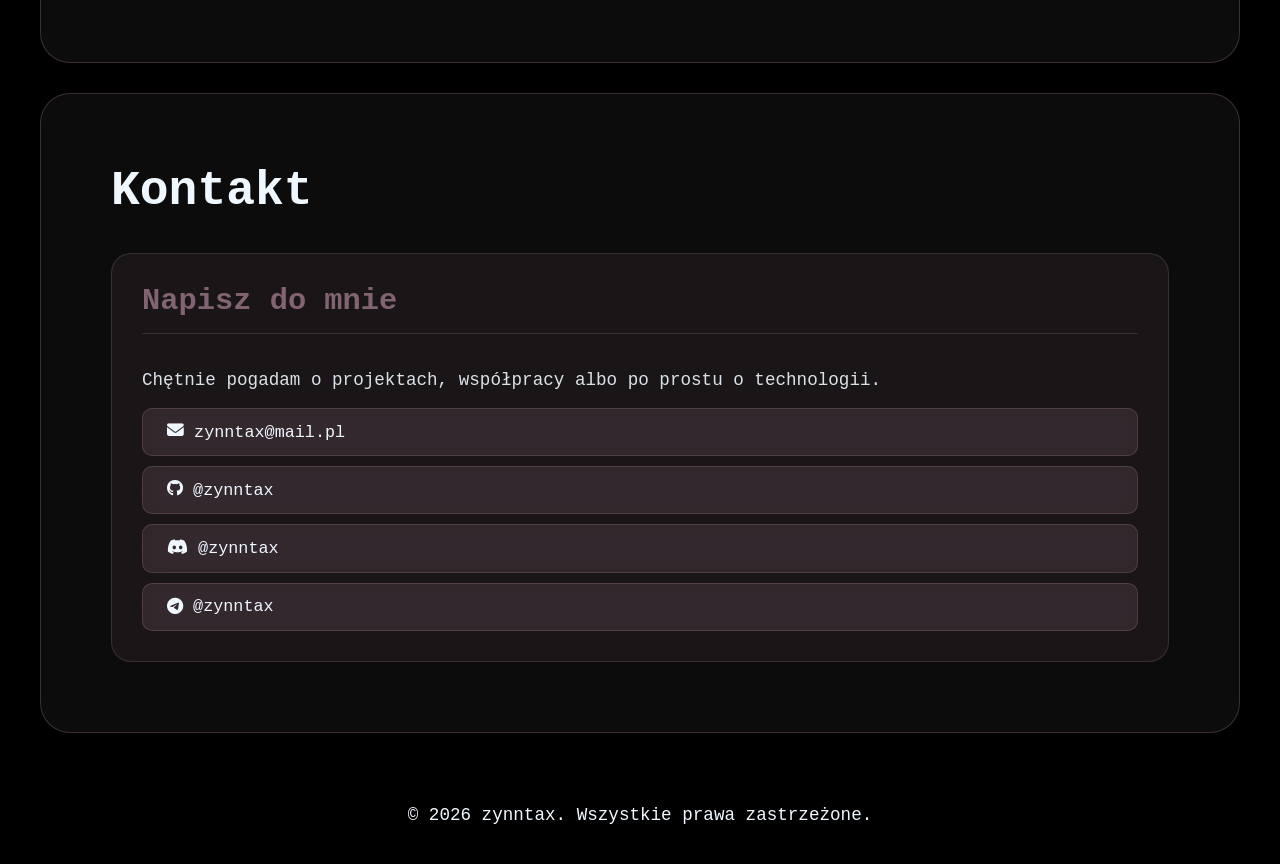
==== commit fd012bf0: "Update index.html" ====
--- a/new/index.html
+++ b/new/index.html
@@ -943,7 +943,7 @@
             </div>
 
             <div class="service-card">
-                <h3><i class="fa-solid fa-code"></i> Tworzenie Stron</h3>
+                <h3><i class="fa-solid fa-code"></i> Tworzenie Stron Internetowych</h3>
 
                 <p>
                     Tworzenie nowoczesnych stron internetowych
